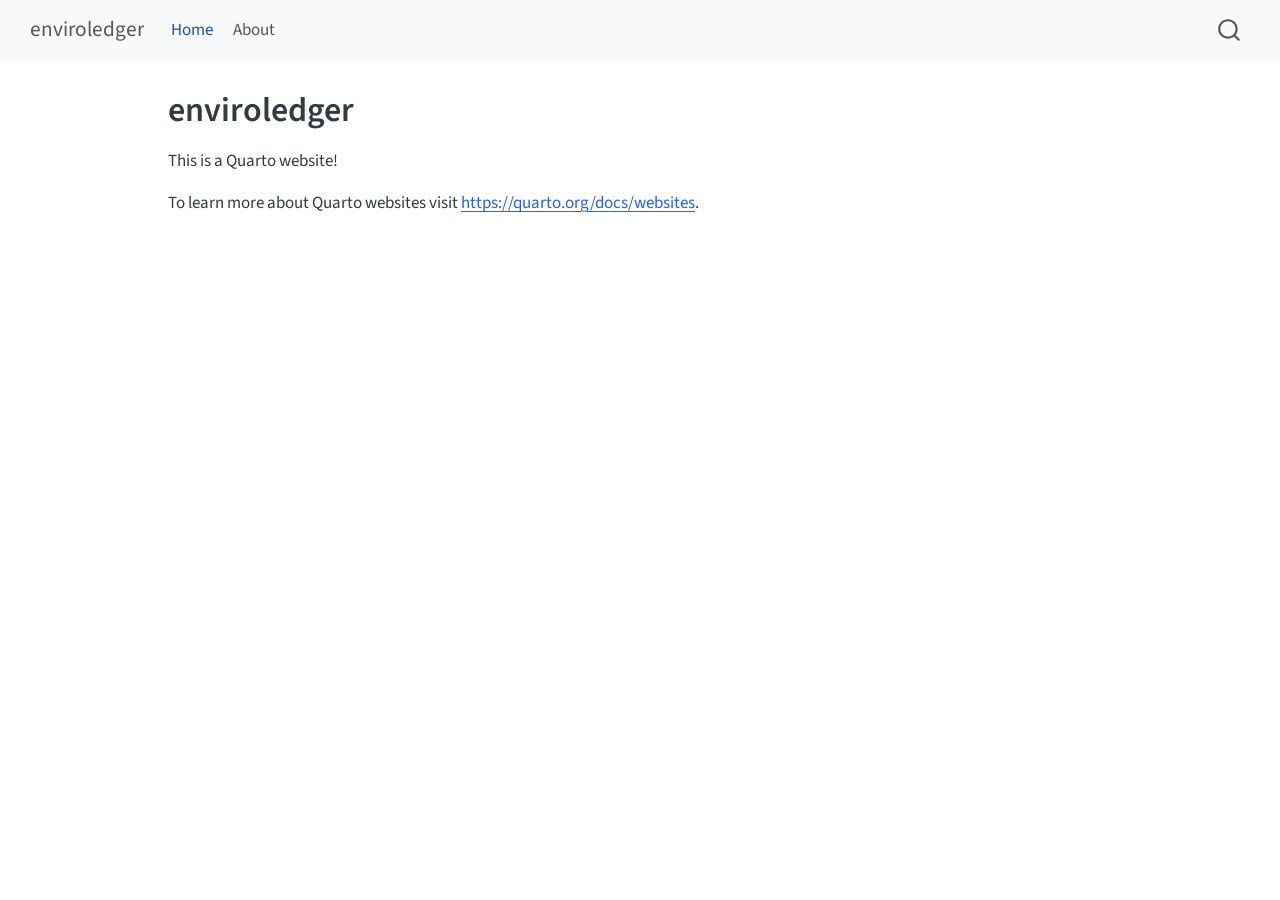
==== docs/index.html @ c32014bc "initial quarto tests" ====
<!DOCTYPE html>
<html xmlns="http://www.w3.org/1999/xhtml" lang="en" xml:lang="en"><head>

<meta charset="utf-8">
<meta name="generator" content="quarto-1.6.40">

<meta name="viewport" content="width=device-width, initial-scale=1.0, user-scalable=yes">


<title>enviroledger</title>
<style>
code{white-space: pre-wrap;}
span.smallcaps{font-variant: small-caps;}
div.columns{display: flex; gap: min(4vw, 1.5em);}
div.column{flex: auto; overflow-x: auto;}
div.hanging-indent{margin-left: 1.5em; text-indent: -1.5em;}
ul.task-list{list-style: none;}
ul.task-list li input[type="checkbox"] {
  width: 0.8em;
  margin: 0 0.8em 0.2em -1em; /* quarto-specific, see https://github.com/quarto-dev/quarto-cli/issues/4556 */ 
  vertical-align: middle;
}
</style>


<script src="site_libs/quarto-nav/quarto-nav.js"></script>
<script src="site_libs/quarto-nav/headroom.min.js"></script>
<script src="site_libs/clipboard/clipboard.min.js"></script>
<script src="site_libs/quarto-search/autocomplete.umd.js"></script>
<script src="site_libs/quarto-search/fuse.min.js"></script>
<script src="site_libs/quarto-search/quarto-search.js"></script>
<meta name="quarto:offset" content="./">
<script src="site_libs/quarto-html/quarto.js"></script>
<script src="site_libs/quarto-html/popper.min.js"></script>
<script src="site_libs/quarto-html/tippy.umd.min.js"></script>
<script src="site_libs/quarto-html/anchor.min.js"></script>
<link href="site_libs/quarto-html/tippy.css" rel="stylesheet">
<link href="site_libs/quarto-html/quarto-syntax-highlighting-549806ee2085284f45b00abea8c6df48.css" rel="stylesheet" id="quarto-text-highlighting-styles">
<script src="site_libs/bootstrap/bootstrap.min.js"></script>
<link href="site_libs/bootstrap/bootstrap-icons.css" rel="stylesheet">
<link href="site_libs/bootstrap/bootstrap-c75bcb89907db7808f0349b764a1a524.min.css" rel="stylesheet" append-hash="true" id="quarto-bootstrap" data-mode="light">
<script id="quarto-search-options" type="application/json">{
  "location": "navbar",
  "copy-button": false,
  "collapse-after": 3,
  "panel-placement": "end",
  "type": "overlay",
  "limit": 50,
  "keyboard-shortcut": [
    "f",
    "/",
    "s"
  ],
  "show-item-context": false,
  "language": {
    "search-no-results-text": "No results",
    "search-matching-documents-text": "matching documents",
    "search-copy-link-title": "Copy link to search",
    "search-hide-matches-text": "Hide additional matches",
    "search-more-match-text": "more match in this document",
    "search-more-matches-text": "more matches in this document",
    "search-clear-button-title": "Clear",
    "search-text-placeholder": "",
    "search-detached-cancel-button-title": "Cancel",
    "search-submit-button-title": "Submit",
    "search-label": "Search"
  }
}</script>


<link rel="stylesheet" href="styles.css">
</head>

<body class="nav-fixed">

<div id="quarto-search-results"></div>
  <header id="quarto-header" class="headroom fixed-top">
    <nav class="navbar navbar-expand-lg " data-bs-theme="dark">
      <div class="navbar-container container-fluid">
      <div class="navbar-brand-container mx-auto">
    <a class="navbar-brand" href="./index.html">
    <span class="navbar-title">enviroledger</span>
    </a>
  </div>
            <div id="quarto-search" class="" title="Search"></div>
          <button class="navbar-toggler" type="button" data-bs-toggle="collapse" data-bs-target="#navbarCollapse" aria-controls="navbarCollapse" role="menu" aria-expanded="false" aria-label="Toggle navigation" onclick="if (window.quartoToggleHeadroom) { window.quartoToggleHeadroom(); }">
  <span class="navbar-toggler-icon"></span>
</button>
          <div class="collapse navbar-collapse" id="navbarCollapse">
            <ul class="navbar-nav navbar-nav-scroll me-auto">
  <li class="nav-item">
    <a class="nav-link active" href="./index.html" aria-current="page"> 
<span class="menu-text">Home</span></a>
  </li>  
  <li class="nav-item">
    <a class="nav-link" href="./about.html"> 
<span class="menu-text">About</span></a>
  </li>  
</ul>
          </div> <!-- /navcollapse -->
            <div class="quarto-navbar-tools">
</div>
      </div> <!-- /container-fluid -->
    </nav>
</header>
<!-- content -->
<div id="quarto-content" class="quarto-container page-columns page-rows-contents page-layout-article page-navbar">
<!-- sidebar -->
<!-- margin-sidebar -->
    <div id="quarto-margin-sidebar" class="sidebar margin-sidebar zindex-bottom">
        
    </div>
<!-- main -->
<main class="content" id="quarto-document-content">

<header id="title-block-header" class="quarto-title-block default">
<div class="quarto-title">
<h1 class="title">enviroledger</h1>
</div>



<div class="quarto-title-meta">

    
  
    
  </div>
  


</header>


<p>This is a Quarto website!</p>
<p>To learn more about Quarto websites visit <a href="https://quarto.org/docs/websites" class="uri">https://quarto.org/docs/websites</a>.</p>



</main> <!-- /main -->
<script id="quarto-html-after-body" type="application/javascript">
window.document.addEventListener("DOMContentLoaded", function (event) {
  const toggleBodyColorMode = (bsSheetEl) => {
    const mode = bsSheetEl.getAttribute("data-mode");
    const bodyEl = window.document.querySelector("body");
    if (mode === "dark") {
      bodyEl.classList.add("quarto-dark");
      bodyEl.classList.remove("quarto-light");
    } else {
      bodyEl.classList.add("quarto-light");
      bodyEl.classList.remove("quarto-dark");
    }
  }
  const toggleBodyColorPrimary = () => {
    const bsSheetEl = window.document.querySelector("link#quarto-bootstrap");
    if (bsSheetEl) {
      toggleBodyColorMode(bsSheetEl);
    }
  }
  toggleBodyColorPrimary();  
  const icon = "";
  const anchorJS = new window.AnchorJS();
  anchorJS.options = {
    placement: 'right',
    icon: icon
  };
  anchorJS.add('.anchored');
  const isCodeAnnotation = (el) => {
    for (const clz of el.classList) {
      if (clz.startsWith('code-annotation-')) {                     
        return true;
      }
    }
    return false;
  }
  const onCopySuccess = function(e) {
    // button target
    const button = e.trigger;
    // don't keep focus
    button.blur();
    // flash "checked"
    button.classList.add('code-copy-button-checked');
    var currentTitle = button.getAttribute("title");
    button.setAttribute("title", "Copied!");
    let tooltip;
    if (window.bootstrap) {
      button.setAttribute("data-bs-toggle", "tooltip");
      button.setAttribute("data-bs-placement", "left");
      button.setAttribute("data-bs-title", "Copied!");
      tooltip = new bootstrap.Tooltip(button, 
        { trigger: "manual", 
          customClass: "code-copy-button-tooltip",
          offset: [0, -8]});
      tooltip.show();    
    }
    setTimeout(function() {
      if (tooltip) {
        tooltip.hide();
        button.removeAttribute("data-bs-title");
        button.removeAttribute("data-bs-toggle");
        button.removeAttribute("data-bs-placement");
      }
      button.setAttribute("title", currentTitle);
      button.classList.remove('code-copy-button-checked');
    }, 1000);
    // clear code selection
    e.clearSelection();
  }
  const getTextToCopy = function(trigger) {
      const codeEl = trigger.previousElementSibling.cloneNode(true);
      for (const childEl of codeEl.children) {
        if (isCodeAnnotation(childEl)) {
          childEl.remove();
        }
      }
      return codeEl.innerText;
  }
  const clipboard = new window.ClipboardJS('.code-copy-button:not([data-in-quarto-modal])', {
    text: getTextToCopy
  });
  clipboard.on('success', onCopySuccess);
  if (window.document.getElementById('quarto-embedded-source-code-modal')) {
    const clipboardModal = new window.ClipboardJS('.code-copy-button[data-in-quarto-modal]', {
      text: getTextToCopy,
      container: window.document.getElementById('quarto-embedded-source-code-modal')
    });
    clipboardModal.on('success', onCopySuccess);
  }
    var localhostRegex = new RegExp(/^(?:http|https):\/\/localhost\:?[0-9]*\//);
    var mailtoRegex = new RegExp(/^mailto:/);
      var filterRegex = new RegExp('/' + window.location.host + '/');
    var isInternal = (href) => {
        return filterRegex.test(href) || localhostRegex.test(href) || mailtoRegex.test(href);
    }
    // Inspect non-navigation links and adorn them if external
 	var links = window.document.querySelectorAll('a[href]:not(.nav-link):not(.navbar-brand):not(.toc-action):not(.sidebar-link):not(.sidebar-item-toggle):not(.pagination-link):not(.no-external):not([aria-hidden]):not(.dropdown-item):not(.quarto-navigation-tool):not(.about-link)');
    for (var i=0; i<links.length; i++) {
      const link = links[i];
      if (!isInternal(link.href)) {
        // undo the damage that might have been done by quarto-nav.js in the case of
        // links that we want to consider external
        if (link.dataset.originalHref !== undefined) {
          link.href = link.dataset.originalHref;
        }
      }
    }
  function tippyHover(el, contentFn, onTriggerFn, onUntriggerFn) {
    const config = {
      allowHTML: true,
      maxWidth: 500,
      delay: 100,
      arrow: false,
      appendTo: function(el) {
          return el.parentElement;
      },
      interactive: true,
      interactiveBorder: 10,
      theme: 'quarto',
      placement: 'bottom-start',
    };
    if (contentFn) {
      config.content = contentFn;
    }
    if (onTriggerFn) {
      config.onTrigger = onTriggerFn;
    }
    if (onUntriggerFn) {
      config.onUntrigger = onUntriggerFn;
    }
    window.tippy(el, config); 
  }
  const noterefs = window.document.querySelectorAll('a[role="doc-noteref"]');
  for (var i=0; i<noterefs.length; i++) {
    const ref = noterefs[i];
    tippyHover(ref, function() {
      // use id or data attribute instead here
      let href = ref.getAttribute('data-footnote-href') || ref.getAttribute('href');
      try { href = new URL(href).hash; } catch {}
      const id = href.replace(/^#\/?/, "");
      const note = window.document.getElementById(id);
      if (note) {
        return note.innerHTML;
      } else {
        return "";
      }
    });
  }
  const xrefs = window.document.querySelectorAll('a.quarto-xref');
  const processXRef = (id, note) => {
    // Strip column container classes
    const stripColumnClz = (el) => {
      el.classList.remove("page-full", "page-columns");
      if (el.children) {
        for (const child of el.children) {
          stripColumnClz(child);
        }
      }
    }
    stripColumnClz(note)
    if (id === null || id.startsWith('sec-')) {
      // Special case sections, only their first couple elements
      const container = document.createElement("div");
      if (note.children && note.children.length > 2) {
        container.appendChild(note.children[0].cloneNode(true));
        for (let i = 1; i < note.children.length; i++) {
          const child = note.children[i];
          if (child.tagName === "P" && child.innerText === "") {
            continue;
          } else {
            container.appendChild(child.cloneNode(true));
            break;
          }
        }
        if (window.Quarto?.typesetMath) {
          window.Quarto.typesetMath(container);
        }
        return container.innerHTML
      } else {
        if (window.Quarto?.typesetMath) {
          window.Quarto.typesetMath(note);
        }
        return note.innerHTML;
      }
    } else {
      // Remove any anchor links if they are present
      const anchorLink = note.querySelector('a.anchorjs-link');
      if (anchorLink) {
        anchorLink.remove();
      }
      if (window.Quarto?.typesetMath) {
        window.Quarto.typesetMath(note);
      }
      if (note.classList.contains("callout")) {
        return note.outerHTML;
      } else {
        return note.innerHTML;
      }
    }
  }
  for (var i=0; i<xrefs.length; i++) {
    const xref = xrefs[i];
    tippyHover(xref, undefined, function(instance) {
      instance.disable();
      let url = xref.getAttribute('href');
      let hash = undefined; 
      if (url.startsWith('#')) {
        hash = url;
      } else {
        try { hash = new URL(url).hash; } catch {}
      }
      if (hash) {
        const id = hash.replace(/^#\/?/, "");
        const note = window.document.getElementById(id);
        if (note !== null) {
          try {
            const html = processXRef(id, note.cloneNode(true));
            instance.setContent(html);
          } finally {
            instance.enable();
            instance.show();
          }
        } else {
          // See if we can fetch this
          fetch(url.split('#')[0])
          .then(res => res.text())
          .then(html => {
            const parser = new DOMParser();
            const htmlDoc = parser.parseFromString(html, "text/html");
            const note = htmlDoc.getElementById(id);
            if (note !== null) {
              const html = processXRef(id, note);
              instance.setContent(html);
            } 
          }).finally(() => {
            instance.enable();
            instance.show();
          });
        }
      } else {
        // See if we can fetch a full url (with no hash to target)
        // This is a special case and we should probably do some content thinning / targeting
        fetch(url)
        .then(res => res.text())
        .then(html => {
          const parser = new DOMParser();
          const htmlDoc = parser.parseFromString(html, "text/html");
          const note = htmlDoc.querySelector('main.content');
          if (note !== null) {
            // This should only happen for chapter cross references
            // (since there is no id in the URL)
            // remove the first header
            if (note.children.length > 0 && note.children[0].tagName === "HEADER") {
              note.children[0].remove();
            }
            const html = processXRef(null, note);
            instance.setContent(html);
          } 
        }).finally(() => {
          instance.enable();
          instance.show();
        });
      }
    }, function(instance) {
    });
  }
      let selectedAnnoteEl;
      const selectorForAnnotation = ( cell, annotation) => {
        let cellAttr = 'data-code-cell="' + cell + '"';
        let lineAttr = 'data-code-annotation="' +  annotation + '"';
        const selector = 'span[' + cellAttr + '][' + lineAttr + ']';
        return selector;
      }
      const selectCodeLines = (annoteEl) => {
        const doc = window.document;
        const targetCell = annoteEl.getAttribute("data-target-cell");
        const targetAnnotation = annoteEl.getAttribute("data-target-annotation");
        const annoteSpan = window.document.querySelector(selectorForAnnotation(targetCell, targetAnnotation));
        const lines = annoteSpan.getAttribute("data-code-lines").split(",");
        const lineIds = lines.map((line) => {
          return targetCell + "-" + line;
        })
        let top = null;
        let height = null;
        let parent = null;
        if (lineIds.length > 0) {
            //compute the position of the single el (top and bottom and make a div)
            const el = window.document.getElementById(lineIds[0]);
            top = el.offsetTop;
            height = el.offsetHeight;
            parent = el.parentElement.parentElement;
          if (lineIds.length > 1) {
            const lastEl = window.document.getElementById(lineIds[lineIds.length - 1]);
            const bottom = lastEl.offsetTop + lastEl.offsetHeight;
            height = bottom - top;
          }
          if (top !== null && height !== null && parent !== null) {
            // cook up a div (if necessary) and position it 
            let div = window.document.getElementById("code-annotation-line-highlight");
            if (div === null) {
              div = window.document.createElement("div");
              div.setAttribute("id", "code-annotation-line-highlight");
              div.style.position = 'absolute';
              parent.appendChild(div);
            }
            div.style.top = top - 2 + "px";
            div.style.height = height + 4 + "px";
            div.style.left = 0;
            let gutterDiv = window.document.getElementById("code-annotation-line-highlight-gutter");
            if (gutterDiv === null) {
              gutterDiv = window.document.createElement("div");
              gutterDiv.setAttribute("id", "code-annotation-line-highlight-gutter");
              gutterDiv.style.position = 'absolute';
              const codeCell = window.document.getElementById(targetCell);
              const gutter = codeCell.querySelector('.code-annotation-gutter');
              gutter.appendChild(gutterDiv);
            }
            gutterDiv.style.top = top - 2 + "px";
            gutterDiv.style.height = height + 4 + "px";
          }
          selectedAnnoteEl = annoteEl;
        }
      };
      const unselectCodeLines = () => {
        const elementsIds = ["code-annotation-line-highlight", "code-annotation-line-highlight-gutter"];
        elementsIds.forEach((elId) => {
          const div = window.document.getElementById(elId);
          if (div) {
            div.remove();
          }
        });
        selectedAnnoteEl = undefined;
      };
        // Handle positioning of the toggle
    window.addEventListener(
      "resize",
      throttle(() => {
        elRect = undefined;
        if (selectedAnnoteEl) {
          selectCodeLines(selectedAnnoteEl);
        }
      }, 10)
    );
    function throttle(fn, ms) {
    let throttle = false;
    let timer;
      return (...args) => {
        if(!throttle) { // first call gets through
            fn.apply(this, args);
            throttle = true;
        } else { // all the others get throttled
            if(timer) clearTimeout(timer); // cancel #2
            timer = setTimeout(() => {
              fn.apply(this, args);
              timer = throttle = false;
            }, ms);
        }
      };
    }
      // Attach click handler to the DT
      const annoteDls = window.document.querySelectorAll('dt[data-target-cell]');
      for (const annoteDlNode of annoteDls) {
        annoteDlNode.addEventListener('click', (event) => {
          const clickedEl = event.target;
          if (clickedEl !== selectedAnnoteEl) {
            unselectCodeLines();
            const activeEl = window.document.querySelector('dt[data-target-cell].code-annotation-active');
            if (activeEl) {
              activeEl.classList.remove('code-annotation-active');
            }
            selectCodeLines(clickedEl);
            clickedEl.classList.add('code-annotation-active');
          } else {
            // Unselect the line
            unselectCodeLines();
            clickedEl.classList.remove('code-annotation-active');
          }
        });
      }
  const findCites = (el) => {
    const parentEl = el.parentElement;
    if (parentEl) {
      const cites = parentEl.dataset.cites;
      if (cites) {
        return {
          el,
          cites: cites.split(' ')
        };
      } else {
        return findCites(el.parentElement)
      }
    } else {
      return undefined;
    }
  };
  var bibliorefs = window.document.querySelectorAll('a[role="doc-biblioref"]');
  for (var i=0; i<bibliorefs.length; i++) {
    const ref = bibliorefs[i];
    const citeInfo = findCites(ref);
    if (citeInfo) {
      tippyHover(citeInfo.el, function() {
        var popup = window.document.createElement('div');
        citeInfo.cites.forEach(function(cite) {
          var citeDiv = window.document.createElement('div');
          citeDiv.classList.add('hanging-indent');
          citeDiv.classList.add('csl-entry');
          var biblioDiv = window.document.getElementById('ref-' + cite);
          if (biblioDiv) {
            citeDiv.innerHTML = biblioDiv.innerHTML;
          }
          popup.appendChild(citeDiv);
        });
        return popup.innerHTML;
      });
    }
  }
});
</script>
</div> <!-- /content -->




</body></html>
---- docs/site_libs/quarto-html/tippy.css ----
.tippy-box[data-animation=fade][data-state=hidden]{opacity:0}[data-tippy-root]{max-width:calc(100vw - 10px)}.tippy-box{position:relative;background-color:#333;color:#fff;border-radius:4px;font-size:14px;line-height:1.4;white-space:normal;outline:0;transition-property:transform,visibility,opacity}.tippy-box[data-placement^=top]>.tippy-arrow{bottom:0}.tippy-box[data-placement^=top]>.tippy-arrow:before{bottom:-7px;left:0;border-width:8px 8px 0;border-top-color:initial;transform-origin:center top}.tippy-box[data-placement^=bottom]>.tippy-arrow{top:0}.tippy-box[data-placement^=bottom]>.tippy-arrow:before{top:-7px;left:0;border-width:0 8px 8px;border-bottom-color:initial;transform-origin:center bottom}.tippy-box[data-placement^=left]>.tippy-arrow{right:0}.tippy-box[data-placement^=left]>.tippy-arrow:before{border-width:8px 0 8px 8px;border-left-color:initial;right:-7px;transform-origin:center left}.tippy-box[data-placement^=right]>.tippy-arrow{left:0}.tippy-box[data-placement^=right]>.tippy-arrow:before{left:-7px;border-width:8px 8px 8px 0;border-right-color:initial;transform-origin:center right}.tippy-box[data-inertia][data-state=visible]{transition-timing-function:cubic-bezier(.54,1.5,.38,1.11)}.tippy-arrow{width:16px;height:16px;color:#333}.tippy-arrow:before{content:"";position:absolute;border-color:transparent;border-style:solid}.tippy-content{position:relative;padding:5px 9px;z-index:1}
---- docs/site_libs/quarto-html/quarto-syntax-highlighting-549806ee2085284f45b00abea8c6df48.css ----
/* quarto syntax highlight colors */
:root {
  --quarto-hl-ot-color: #003B4F;
  --quarto-hl-at-color: #657422;
  --quarto-hl-ss-color: #20794D;
  --quarto-hl-an-color: #5E5E5E;
  --quarto-hl-fu-color: #4758AB;
  --quarto-hl-st-color: #20794D;
  --quarto-hl-cf-color: #003B4F;
  --quarto-hl-op-color: #5E5E5E;
  --quarto-hl-er-color: #AD0000;
  --quarto-hl-bn-color: #AD0000;
  --quarto-hl-al-color: #AD0000;
  --quarto-hl-va-color: #111111;
  --quarto-hl-bu-color: inherit;
  --quarto-hl-ex-color: inherit;
  --quarto-hl-pp-color: #AD0000;
  --quarto-hl-in-color: #5E5E5E;
  --quarto-hl-vs-color: #20794D;
  --quarto-hl-wa-color: #5E5E5E;
  --quarto-hl-do-color: #5E5E5E;
  --quarto-hl-im-color: #00769E;
  --quarto-hl-ch-color: #20794D;
  --quarto-hl-dt-color: #AD0000;
  --quarto-hl-fl-color: #AD0000;
  --quarto-hl-co-color: #5E5E5E;
  --quarto-hl-cv-color: #5E5E5E;
  --quarto-hl-cn-color: #8f5902;
  --quarto-hl-sc-color: #5E5E5E;
  --quarto-hl-dv-color: #AD0000;
  --quarto-hl-kw-color: #003B4F;
}

/* other quarto variables */
:root {
  --quarto-font-monospace: SFMono-Regular, Menlo, Monaco, Consolas, "Liberation Mono", "Courier New", monospace;
}

pre > code.sourceCode > span {
  color: #003B4F;
}

code span {
  color: #003B4F;
}

code.sourceCode > span {
  color: #003B4F;
}

div.sourceCode,
div.sourceCode pre.sourceCode {
  color: #003B4F;
}

code span.ot {
  color: #003B4F;
  font-style: inherit;
}

code span.at {
  color: #657422;
  font-style: inherit;
}

code span.ss {
  color: #20794D;
  font-style: inherit;
}

code span.an {
  color: #5E5E5E;
  font-style: inherit;
}

code span.fu {
  color: #4758AB;
  font-style: inherit;
}

code span.st {
  color: #20794D;
  font-style: inherit;
}

code span.cf {
  color: #003B4F;
  font-weight: bold;
  font-style: inherit;
}

code span.op {
  color: #5E5E5E;
  font-style: inherit;
}

code span.er {
  color: #AD0000;
  font-style: inherit;
}

code span.bn {
  color: #AD0000;
  font-style: inherit;
}

code span.al {
  color: #AD0000;
  font-style: inherit;
}

code span.va {
  color: #111111;
  font-style: inherit;
}

code span.bu {
  font-style: inherit;
}

code span.ex {
  font-style: inherit;
}

code span.pp {
  color: #AD0000;
  font-style: inherit;
}

code span.in {
  color: #5E5E5E;
  font-style: inherit;
}

code span.vs {
  color: #20794D;
  font-style: inherit;
}

code span.wa {
  color: #5E5E5E;
  font-style: italic;
}

code span.do {
  color: #5E5E5E;
  font-style: italic;
}

code span.im {
  color: #00769E;
  font-style: inherit;
}

code span.ch {
  color: #20794D;
  font-style: inherit;
}

code span.dt {
  color: #AD0000;
  font-style: inherit;
}

code span.fl {
  color: #AD0000;
  font-style: inherit;
}

code span.co {
  color: #5E5E5E;
  font-style: inherit;
}

code span.cv {
  color: #5E5E5E;
  font-style: italic;
}

code span.cn {
  color: #8f5902;
  font-style: inherit;
}

code span.sc {
  color: #5E5E5E;
  font-style: inherit;
}

code span.dv {
  color: #AD0000;
  font-style: inherit;
}

code span.kw {
  color: #003B4F;
  font-weight: bold;
  font-style: inherit;
}

.prevent-inlining {
  content: "</";
}

/*# sourceMappingURL=ae99138f4fbc2fb4c9f5e5cd69c22459.css.map */
---- docs/styles.css ----
/* css styles */
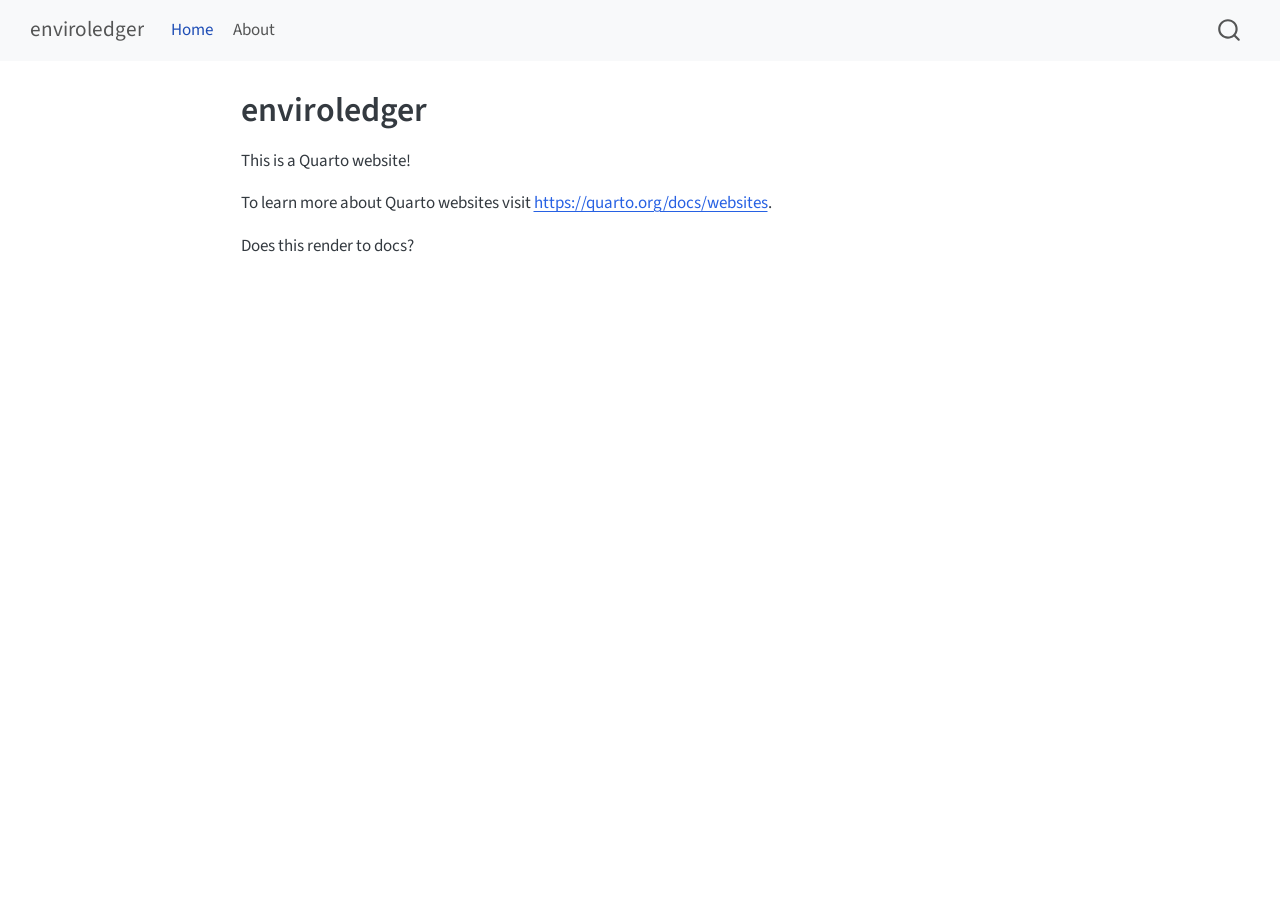
==== commit c102cddf: "Folder updates for site" ====
--- a/docs/index.html
+++ b/docs/index.html
@@ -71,7 +71,7 @@
 <link rel="stylesheet" href="styles.css">
 </head>
 
-<body class="nav-fixed">
+<body class="nav-fixed fullcontent">
 
 <div id="quarto-search-results"></div>
   <header id="quarto-header" class="headroom fixed-top">
@@ -107,9 +107,7 @@
 <div id="quarto-content" class="quarto-container page-columns page-rows-contents page-layout-article page-navbar">
 <!-- sidebar -->
 <!-- margin-sidebar -->
-    <div id="quarto-margin-sidebar" class="sidebar margin-sidebar zindex-bottom">
-        
-    </div>
+    
 <!-- main -->
 <main class="content" id="quarto-document-content">
 
@@ -134,6 +132,7 @@
 
 <p>This is a Quarto website!</p>
 <p>To learn more about Quarto websites visit <a href="https://quarto.org/docs/websites" class="uri">https://quarto.org/docs/websites</a>.</p>
+<p>Does this render to docs?</p>
 
 
 
